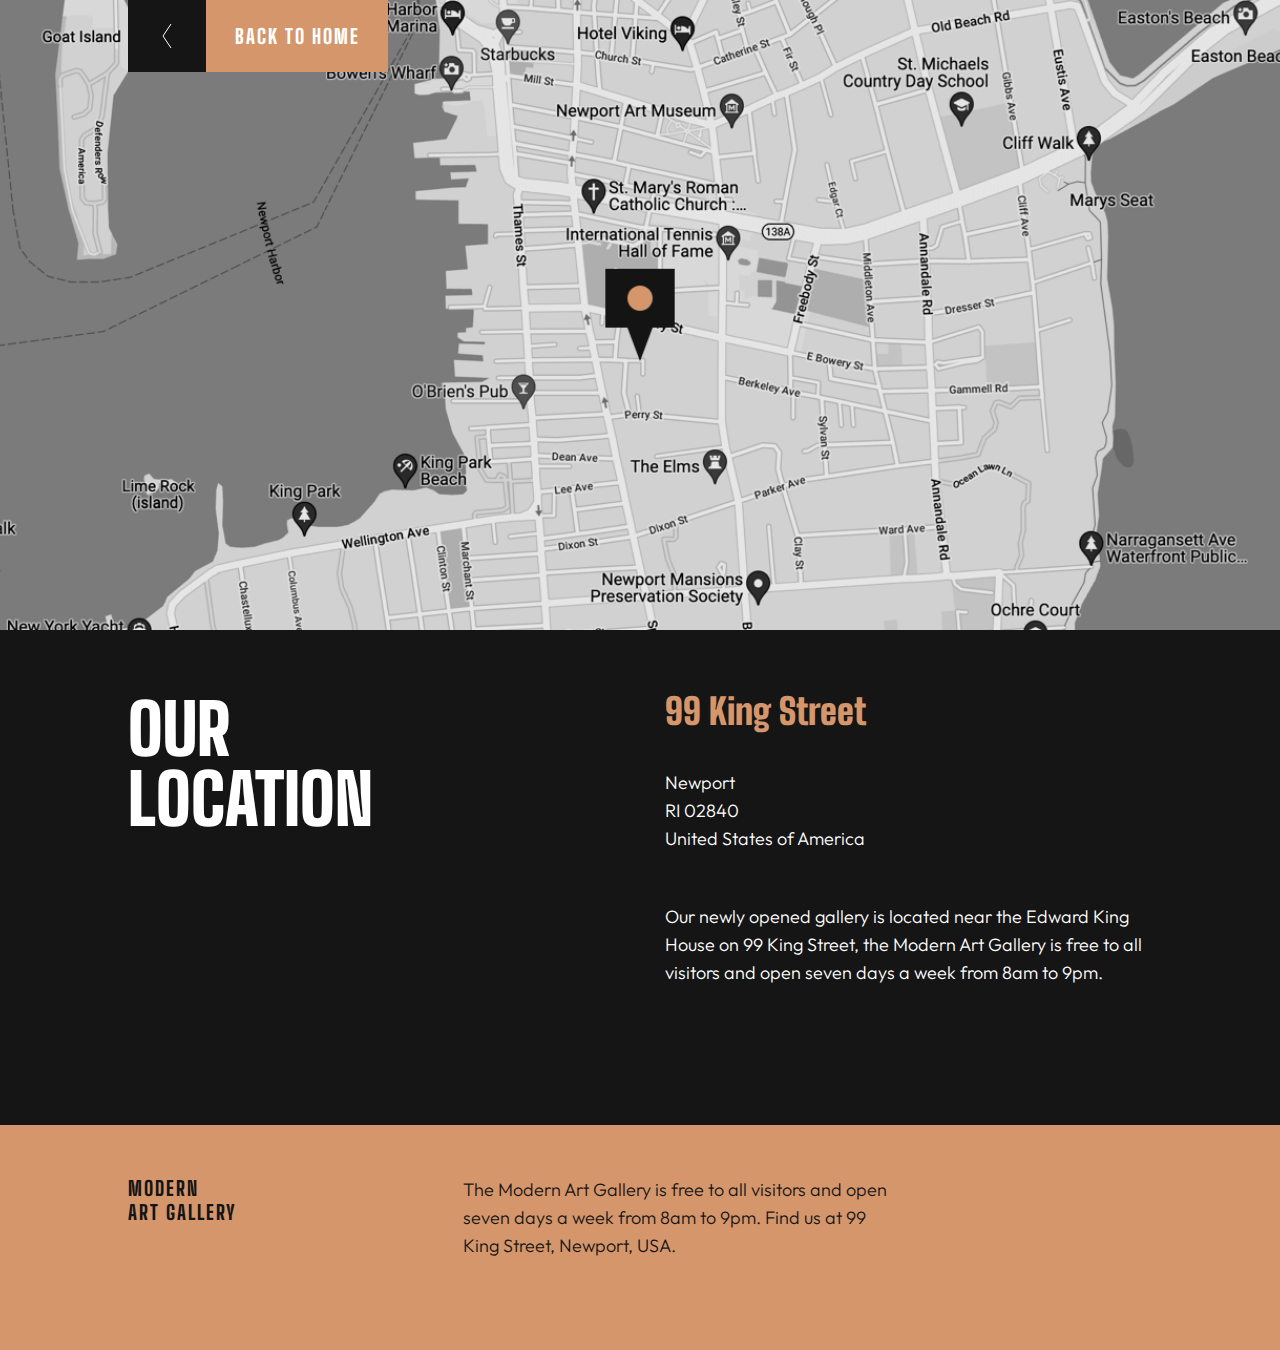
==== location.html @ 2787a7a4 "First Commit" ====
<!DOCTYPE html>
<html lang="en">
  <head>
    <meta charset="UTF-8" />
    <meta name="viewport" content="width=device-width, initial-scale=1.0" />
    <link
      rel="icon"
      type="image/png"
      sizes="32x32"
      href="./assets/favicon-32x32.png"
    />
    <link
      href="https://fonts.googleapis.com/css2?family=Outfit:wght@300&display=swap"
      rel="stylesheet"
    />
    <link
      href="https://fonts.googleapis.com/css2?family=Big+Shoulders+Display:wght@300;400;500;700;900&display=swap"
      rel="stylesheet"
    />

    <title>Frontend Mentor | Art gallery website</title>
    <link rel="stylesheet" href="style.css" />
  </head>
  <body>
    <main>
      
      <section class="map-section">
        <div class="btn-home">
          <a class="btn-back-home" href="./index.html" target="_blank">
            <img
            src="assets/icon-arrow-left.svg"
            alt="left arrow"
            class="btn-left-arrow"
          />
            <h4 class="btn-text-left">Back to Home</h4>
          </a>
        </div>
        
        <div class="map"></div>
      </section>

      <section class="localisation">
        <div class="left-title">
          <h5>
            Our <br />
            location
          </h5>
        </div>
        <div class="street-adress">
          <h6>99 King Street</h6>
          <p>
            Newport <br />
            RI 02840 <br />
            United States of America
          </p>
        </div>
        <div class="street-description">
          <p>
            Our newly opened gallery is located near the Edward King House on 99
            King Street, the Modern Art Gallery is free to all visitors and open
            seven days a week from 8am to 9pm.
          </p>

        
        </div>
      </section>
    </main>
    <footer class="footer-orange"> 
      <h4 id="alt-black">Modern  <br> Art Gallery </h4>
      <p id="alt-black">
        The Modern Art Gallery is free to all visitors and open <br> seven days a week 
        from 8am to 9pm. Find us at 99 <br> King Street, Newport, USA.
      </p>
      </div>
      <div class="social-alt">
        <i id="alt-black" class="fa-brands fa-facebook-square"></i>
        <i id="alt-black" class="fa-brands fa-instagram"></i>
        <i id="alt-black" class="fa-brands fa-twitter"></i>
      </div>
    </footer>
    <script src="./script2.js"></script>
  </body>
</html>
---- style.css ----
:root {
  --cl-orange: #d5966c;
  --cl-black: #151515;
  --cl-gray: #444;
  --cl-white: #fff;
  --ff-main: "Big Shoulders Display", cursive;
  --ff-text: "Outfit", sans-serif;
}

/* 1800px = 112.5em */

*,
*::after,
*::before {
  margin: 0;
  padding: 0;
  box-sizing: inherit;
}

html {
  font-size: 62.5%;

  @media only screen and (min-width: 112.5em) {
    font-size: 75%;
  }
}

body {
  box-sizing: border-box;
}

/* //////////////////////////////////////////////////// */
/* TYPOGRAPHY */

h1 {
  font-family: var(--ff-main);
  color: var(--cl-black);
  font-size: 9.6rem;
  font-weight: 900;
  line-height: 8.8rem;
  text-transform: uppercase;
}

h2 {
  font-family: var(--ff-main);
  font-size: 6rem;
  font-weight: 900;
  line-height: 6rem;
  text-transform: uppercase;
}

h3 {
  font-family: var(--ff-text);
  font-size: 2.2rem;
  font-weight: 300;
  line-height: 3.2rem;
}

h4 {
  font-family: var(--ff-main);
  font-size: 2rem;
  font-weight: 800;
  line-height: 2.4rem;
  letter-spacing: 0.2rem;
  text-transform: uppercase;
  color: #fff;
}

h5 {
  font-family: var(--ff-main);
  color: var(--cl-white);
  font-size: 7rem;
  font-weight: 900;
  line-height: 7rem;
  text-transform: uppercase;
}

h6 {
  font-family: var(--ff-main);
  font-size: 3.6rem;
  font-weight: 900;
  line-height: 3.6rem;
  color: var(--cl-orange);
}

p {
  font-family: var(--ff-text);
  color: var(--cl-white);
  font-size: 1.8rem;
  font-weight: 300;
  line-height: 2.8rem;
}

.social-icone {
  color: var(--cl-white);
}

/* //////////////////////////////////////////////////// */
/* UTILITIES / EFFECT */

.u-margin-bottom-m {
  margin-bottom: 6rem;
}
.u-margin-bottom-s {
  margin-bottom: 2rem;
}

.text-effect {
  color: white;
  mix-blend-mode: exclusion;
}

/* //////////////////////////////////////////////////// */
/* BUTTON */

.btn-to-localisation {
  width: 26rem;
  height: 7.2rem;
  outline: none;
  border: none;
  cursor: pointer;
  z-index: 10;
  text-decoration: none;
  background-image: linear-gradient(
    to right,
    var(--cl-black) 70%,
    var(--cl-orange) 70%
  );
  display: grid;
  grid-template-columns: 70% 30%;
  justify-items: center;
  align-items: center;
  transition: transform 0.2s;
}

.btn-text {
  grid-column: 1/2;
}

.btn-right-arrow {
  grid-column: 2/3;
}

.btn-to-localisation:hover,
.btn-to-localisation:active {
  background-image: linear-gradient(
    to right,
    var(--cl-orange) 70%,
    var(--cl-black) 70%
  );
  transform: translateY(-4px);
}

/* //////////////////////////////////////////////////// */
/* HEADER SECTION */

.header {
  height: 100vh;
}

.header__composition {
  display: grid;
  grid-template-columns: repeat(3, 1fr);
  grid-template-rows: repeat(4, 25vh);
}

.header__bg-black {
  background-color: var(--cl-black);
  grid-column: 1/2;
  grid-row: 1/-1;
}

.header__bg-image {
  background-image: url(/assets/desktop/image-hero@2x.jpg);
  background-size: cover;
  background-position: center;
  grid-column: 2/3;
  grid-row: 1/-1;
}

.header__bg-white {
  background-color: var(--cl-white);
  grid-column: 3/4;
  grid-row: 1/-1;
}

.header__titles {
  grid-column: 1 /-1;
  grid-row: 2/4;
  display: grid;
  grid-template-columns: repeat(4, 1fr);
}

.header__title-left {
  grid-column: 1 /3;
  justify-self: end;
  padding: 0 8rem 0 25%;
}

.header__title-right {
  grid-column: 3 /-1;
  padding: 0 8rem 0 25%;
}

/* //////////////////////////////////////////////////// */
/* PHOTO GALLERY */

.photo-gallery {
  display: grid;
  grid-template-columns: repeat(7, 1fr);
  grid-template-rows: repeat(3, 1fr);
  gap: 3rem;
  padding: 15%;
}

.grid-1 {
  padding-top: 4rem;
  grid-column: 1/4;
  grid-row: 1/2;

  width: 80%;
}
.grid-2 {
  grid-row: 1/2;
  grid-column: 4/-1;
}
.grid-3 {
  grid-row: 2/4;
  grid-column: 1/5;
}
.grid-4 {
  grid-row: 2/3;
  grid-column: 5/-1;
}
.grid-5 {
  grid-row: 3/4;
  grid-column: 5/-1;
  background-color: #151515;
  color: white;
  padding: 10%;
  display: flex;
  gap: 10%;

  align-items: flex-start;
  flex-direction: column;
}

.gallery__image {
  width: 100%;
  height: 100%;
  object-fit: cover;
  display: block;
}

/* //////////////////////////////////////////////////// */
/* FOOTER */

footer {
  height: 25vh;
  background-color: #151515;

  display: flex;
  justify-content: space-between;
  align-items: flex-start;
  padding: 4% 15%;
}

.social-icons {
  display: flex;
  justify-content: space-around;
  align-items: center;
  gap: 2rem;
  font-size: 1.5rem;
}

.icon {
  height: 2rem;
  width: 2rem;
  fill: var(--cl-white);
  cursor: pointer;
  transition: transform 0.2s;
}

.icon:hover {
  fill: var(--cl-orange);
  transform: translateY(-2px);
}

/* //////////////////////////////////////////////////// */
/* //////   ***   2nd Page Localisation  ***     ////// */
/* //////////////////////////////////////////////////// */

/* //////////////////////////////////////////////////// */
/* BUTTON */

.btn-back-home {
  position: absolute;
  left: 10%;

  width: 26rem;
  height: 7.2rem;
  outline: none;
  border: none;
  cursor: pointer;
  z-index: 10;
  text-decoration: none;

  background-image: linear-gradient(
    to right,
    var(--cl-black) 30%,
    var(--cl-orange) 30%
  );
  display: grid;
  grid-template-columns: 30% 70%;
  justify-items: center;
  align-items: center;
  transition: transform 0.2s;
}

.btn-text-left {
  grid-column: 2/3;
}

.btn-left-arrow {
  grid-column: 1/2;
}

.btn-back-home:hover,
.btn-back-home:active {
  background-image: linear-gradient(
    to right,
    var(--cl-orange) 30%,
    var(--cl-black) 30%
  );
  transform: translateX(-4px);
}

/* //////////////////////////////////////////////////// */
/* MAP */

.map-section {
  height: 70vh;
  position: relative;
}

.map {
  background-image: url(./assets/desktop/image-map.png);
  height: 100%;
  width: 100%;
  background-size: cover;
  background-position: center;
}

/* //////////////////////////////////////////////////// */
/* DESCRIPTION */

.localisation {
  height: 55vh;
  background: var(--cl-black);
  width: 100%;
  padding: 5% 10%;
  display: grid;
  grid-template-columns: 1fr 1fr;
  grid-template-rows: 1fr 1fr;
  gap: 5rem;
}

.street-adress {
  grid-row: 1/2;
  grid-column: 2/3;

  display: flex;
  flex-direction: column;
  justify-content: space-between;
}
.street-description {
  grid-row: 2/3;
  grid-column: 2/3;
}

/* //////////////////////////////////////////////////// */
/* FOOTER */

.footer-orange {
  height: 25vh;
  background-color: var(--cl-orange);
  display: flex;
  justify-content: space-between;
  align-items: flex-start;
  padding: 4% 10%;
}

.social-alt {
  display: flex;
  justify-content: space-around;
  align-items: center;
  gap: 2rem;
  font-size: 1.5rem;
}

#alt-black {
  color: #151515;
}
.social-alt #alt-black:hover {
  color: var(--cl-white);
  cursor: pointer;
}
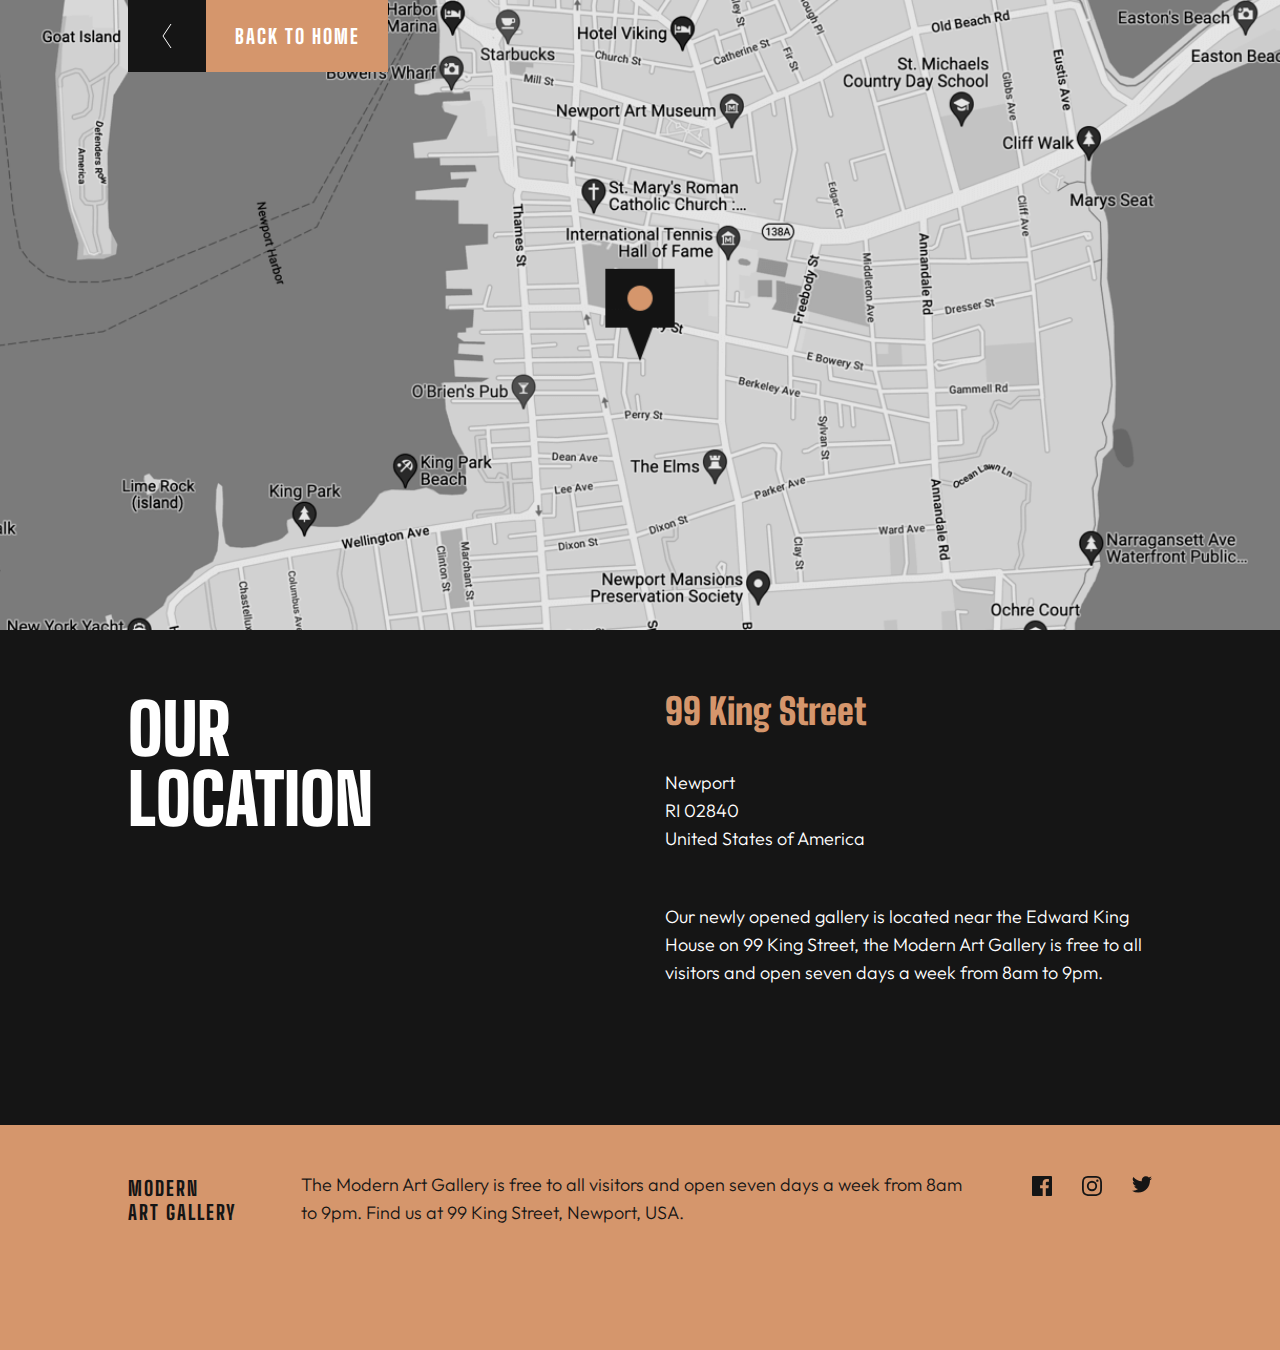
==== commit fc44c78d: "2nd Media queries" ====
--- a/location.html
+++ b/location.html
@@ -23,19 +23,18 @@
   </head>
   <body>
     <main>
-      
       <section class="map-section">
         <div class="btn-home">
           <a class="btn-back-home" href="./index.html" target="_blank">
             <img
-            src="assets/icon-arrow-left.svg"
-            alt="left arrow"
-            class="btn-left-arrow"
-          />
+              src="assets/icon-arrow-left.svg"
+              alt="left arrow"
+              class="btn-left-arrow"
+            />
             <h4 class="btn-text-left">Back to Home</h4>
           </a>
         </div>
-        
+
         <div class="map"></div>
       </section>
 
@@ -60,24 +59,29 @@
             King Street, the Modern Art Gallery is free to all visitors and open
             seven days a week from 8am to 9pm.
           </p>
-
-        
         </div>
       </section>
     </main>
-    <footer class="footer-orange"> 
-      <h4 id="alt-black">Modern  <br> Art Gallery </h4>
-      <p id="alt-black">
-        The Modern Art Gallery is free to all visitors and open <br> seven days a week 
-        from 8am to 9pm. Find us at 99 <br> King Street, Newport, USA.
+    <footer class="footer footer-orange">
+      <h4 class="title-footer text-dark">
+        Modern <br />
+        Art Gallery
+      </h4>
+      <p class="text-footer text-dark">
+        The Modern Art Gallery is free to all visitors and open seven days a
+        week from 8am to 9pm. Find us at 99 King Street, Newport, USA.
       </p>
-      </div>
-      <div class="social-alt">
-        <i id="alt-black" class="fa-brands fa-facebook-square"></i>
-        <i id="alt-black" class="fa-brands fa-instagram"></i>
-        <i id="alt-black" class="fa-brands fa-twitter"></i>
+      <div class="social-icons">
+        <svg class="icon icon-dark">
+          <use xlink:href="/assets/icon-facebook.svg#facebook"></use>
+        </svg>
+        <svg class="icon icon-dark">
+          <use xlink:href="/assets/icon-instagram.svg#instagram"></use>
+        </svg>
+        <svg class="icon icon-dark">
+          <use xlink:href="/assets/icon-twitter.svg#twitter"></use>
+        </svg>
       </div>
     </footer>
-    <script src="./script2.js"></script>
   </body>
 </html>
--- a/style.css
+++ b/style.css
@@ -7,7 +7,25 @@
   --ff-text: "Outfit", sans-serif;
 }
 
-/* 1800px = 112.5em */
+/* /// MEDIA QUERY SELECTOR
+
+1800px = 112.5em  Big Desktop
+1000px = 62,5em   Design Breakpoint
+900px = 56.25em   Landscape Tablet 
+750px = 46,875em  Design Breakpoint
+650px = 40,625em  Design Breakpoint & Tablet portrait
+560px = 35em  Mobile 
+
+ 
+@media only screen and (min-width: 112.5em) {}
+@media only screen and (max-width: 62.5em) {}
+@media only screen and (max-width: 56.25em) {} 
+@media only screen and (max-width: 46.875em) {} 
+@media only screen and (max-width: 40.625em) {} 
+@media only screen and (max-width: 34.375em) {} 
+
+
+*/
 
 *,
 *::after,
@@ -22,6 +40,14 @@
 
   @media only screen and (min-width: 112.5em) {
     font-size: 75%;
+  }
+
+  @media only screen and (max-width: 56.25em) {
+    font-size: 56.25%;
+  }
+
+  @media only screen and (max-width: 40.625em) {
+    font-size: 50%;
   }
 }
 
@@ -39,6 +65,9 @@
   font-weight: 900;
   line-height: 8.8rem;
   text-transform: uppercase;
+  @media only screen and (max-width: 56.25em) {
+    font-size: 9rem;
+  }
 }
 
 h2 {
@@ -47,6 +76,11 @@
   font-weight: 900;
   line-height: 6rem;
   text-transform: uppercase;
+
+  @media only screen and (max-width: 40.625em) {
+    font-size: 8rem;
+    line-height: 9rem;
+  }
 }
 
 h3 {
@@ -108,6 +142,10 @@
 .text-effect {
   color: white;
   mix-blend-mode: exclusion;
+  @media only screen and (max-width: 56.25em) {
+    color: var(--cl-black);
+    mix-blend-mode: normal;
+  }
 }
 
 /* //////////////////////////////////////////////////// */
@@ -160,22 +198,44 @@
 
 .header__composition {
   display: grid;
+  height: 100vh;
   grid-template-columns: repeat(3, 1fr);
-  grid-template-rows: repeat(4, 25vh);
+  grid-template-rows: repeat(4, 1fr);
+
+  @media only screen and (max-width: 46.875em) {
+    height: 90vh;
+    grid-template-rows: 1fr;
+    grid-template-columns: repeat(2, 1fr);
+  }
+
+  @media only screen and (max-width: 56.25em) {
+    height: 90vh;
+    grid-template-rows: 1fr;
+    grid-template-columns: repeat(2, 1fr);
+  }
 }
 
 .header__bg-black {
   background-color: var(--cl-black);
   grid-column: 1/2;
   grid-row: 1/-1;
+
+  @media only screen and (max-width: 56.25em) {
+    display: none;
+  }
 }
 
 .header__bg-image {
-  background-image: url(/assets/desktop/image-hero@2x.jpg);
+  background-image: url(/assets/desktop/image-hero.jpg);
   background-size: cover;
   background-position: center;
   grid-column: 2/3;
   grid-row: 1/-1;
+
+  @media only screen and (max-width: 56.25em) {
+    grid-column: 1/2;
+    width: 120%;
+  }
 }
 
 .header__bg-white {
@@ -189,17 +249,45 @@
   grid-row: 2/4;
   display: grid;
   grid-template-columns: repeat(4, 1fr);
+
+  @media only screen and (max-width: 56.25em) {
+    grid-column: 2 /3;
+    grid-row: 1/2;
+
+    grid-template-columns: repeat(1, 1fr);
+    grid-template-rows: 20% min-content 5vh 1fr 20%;
+  }
+
+  @media only screen and (max-width: 46.875em) {
+    padding-left: 4vw;
+    grid-template-rows: 10% min-content 5vh 1fr 10%;
+  }
 }
 
 .header__title-left {
   grid-column: 1 /3;
   justify-self: end;
   padding: 0 8rem 0 25%;
+
+  @media only screen and (max-width: 56.25em) {
+    grid-column: 1/2;
+    grid-row: 2/3;
+    padding: 0;
+    justify-self: start;
+    padding-right: 3rem;
+  }
 }
 
 .header__title-right {
   grid-column: 3 /-1;
   padding: 0 8rem 0 25%;
+
+  @media only screen and (max-width: 56.25em) {
+    grid-column: 1/2;
+    grid-row: 4/5;
+    padding: 0;
+    padding-right: 8rem;
+  }
 }
 
 /* //////////////////////////////////////////////////// */
@@ -210,27 +298,64 @@
   grid-template-columns: repeat(7, 1fr);
   grid-template-rows: repeat(3, 1fr);
   gap: 3rem;
-  padding: 15%;
+  padding: 10%;
+
+  @media only screen and (max-width: 40.625em) {
+    grid-template-columns: 1fr;
+    grid-template-rows: repeat(15, 1fr);
+  }
+
+  @media only screen and (max-width: 56.25em) {
+    padding: 5%;
+  }
 }
 
 .grid-1 {
   padding-top: 4rem;
   grid-column: 1/4;
   grid-row: 1/2;
-
   width: 80%;
+
+  @media only screen and (max-width: 56.25em) {
+    width: 100%;
+    padding-top: 0rem;
+  }
+
+  @media only screen and (max-width: 40.625em) {
+    grid-column: 1/2;
+    grid-row: 4/6;
+    width: 100%;
+    display: grid;
+    grid-template-rows: repeat(2, 1fr);
+  }
 }
 .grid-2 {
   grid-row: 1/2;
   grid-column: 4/-1;
-}
+
+  @media only screen and (max-width: 40.625em) {
+    grid-column: 1/2;
+    grid-row: 1/4;
+  }
+}
+
 .grid-3 {
   grid-row: 2/4;
   grid-column: 1/5;
+
+  @media only screen and (max-width: 40.625em) {
+    grid-column: 1/2;
+    grid-row: 6/11;
+  }
 }
 .grid-4 {
   grid-row: 2/3;
   grid-column: 5/-1;
+
+  @media only screen and (max-width: 40.625em) {
+    grid-column: 1/2;
+    grid-row: 11/13;
+  }
 }
 .grid-5 {
   grid-row: 3/4;
@@ -239,10 +364,19 @@
   color: white;
   padding: 10%;
   display: flex;
+  flex-direction: column;
   gap: 10%;
 
-  align-items: flex-start;
-  flex-direction: column;
+  @media only screen and (max-width: 46.875em) {
+    gap: 5%;
+  }
+
+  @media only screen and (max-width: 40.625em) {
+    grid-column: 1/2;
+    grid-row: 13/16;
+    display: grid;
+    grid-template-rows: repeat(2, 1fr);
+  }
 }
 
 .gallery__image {
@@ -252,33 +386,64 @@
   display: block;
 }
 
+.grid-text {
+  @media only screen and (max-width: 40.625em) {
+    font-size: 3rem;
+    line-height: 4.5rem;
+  }
+}
+
 /* //////////////////////////////////////////////////// */
 /* FOOTER */
 
 footer {
   height: 25vh;
   background-color: #151515;
+  padding: 4% 10vw;
 
   display: flex;
+  align-items: flex-start;
   justify-content: space-between;
-  align-items: flex-start;
-  padding: 4% 15%;
+
+  @media only screen and (max-width: 62.5em) {
+    padding: 4% 5%;
+    height: 18vh;
+  }
+}
+
+.title-footer {
+  flex-shrink: 0;
+}
+
+.text-footer {
+  transform: translateY(-0.5rem);
+  padding: 0 5vw;
 }
 
 .social-icons {
+  justify-self: end;
+
   display: flex;
-  justify-content: space-around;
-  align-items: center;
-  gap: 2rem;
-  font-size: 1.5rem;
+
+  font-size: 2rem;
+  width: 12rem;
+  gap: 3rem;
+  @media only screen and (max-width: 56.25em) {
+    width: 14rem;
+    gap: 2rem;
+  }
 }
 
 .icon {
-  height: 2rem;
-  width: 2rem;
   fill: var(--cl-white);
   cursor: pointer;
   transition: transform 0.2s;
+  height: 2rem;
+  width: 2rem;
+  @media only screen and (max-width: 56.25em) {
+    width: 3rem;
+    height: 3rem;
+  }
 }
 
 .icon:hover {
@@ -363,6 +528,10 @@
   grid-template-columns: 1fr 1fr;
   grid-template-rows: 1fr 1fr;
   gap: 5rem;
+
+  @media only screen and (max-width: 56.25em) {
+    padding: 10%;
+  }
 }
 
 .street-adress {
@@ -372,36 +541,35 @@
   display: flex;
   flex-direction: column;
   justify-content: space-between;
+
+  @media only screen and (max-width: 56.25em) {
+    justify-content: flex-start;
+    gap: 3rem;
+  }
 }
 .street-description {
   grid-row: 2/3;
   grid-column: 2/3;
+  @media only screen and (max-width: 56.25em) {
+    grid-column: 1/3;
+  }
 }
 
 /* //////////////////////////////////////////////////// */
 /* FOOTER */
 
 .footer-orange {
-  height: 25vh;
   background-color: var(--cl-orange);
-  display: flex;
-  justify-content: space-between;
-  align-items: flex-start;
-  padding: 4% 10%;
-}
-
-.social-alt {
-  display: flex;
-  justify-content: space-around;
-  align-items: center;
-  gap: 2rem;
-  font-size: 1.5rem;
-}
-
-#alt-black {
-  color: #151515;
-}
-.social-alt #alt-black:hover {
-  color: var(--cl-white);
-  cursor: pointer;
-}
+}
+
+.text-dark {
+  color: var(--cl-black);
+}
+
+.icon-dark {
+  fill: var(--cl-black);
+}
+
+.icon-dark:hover {
+  fill: var(--cl-white);
+}
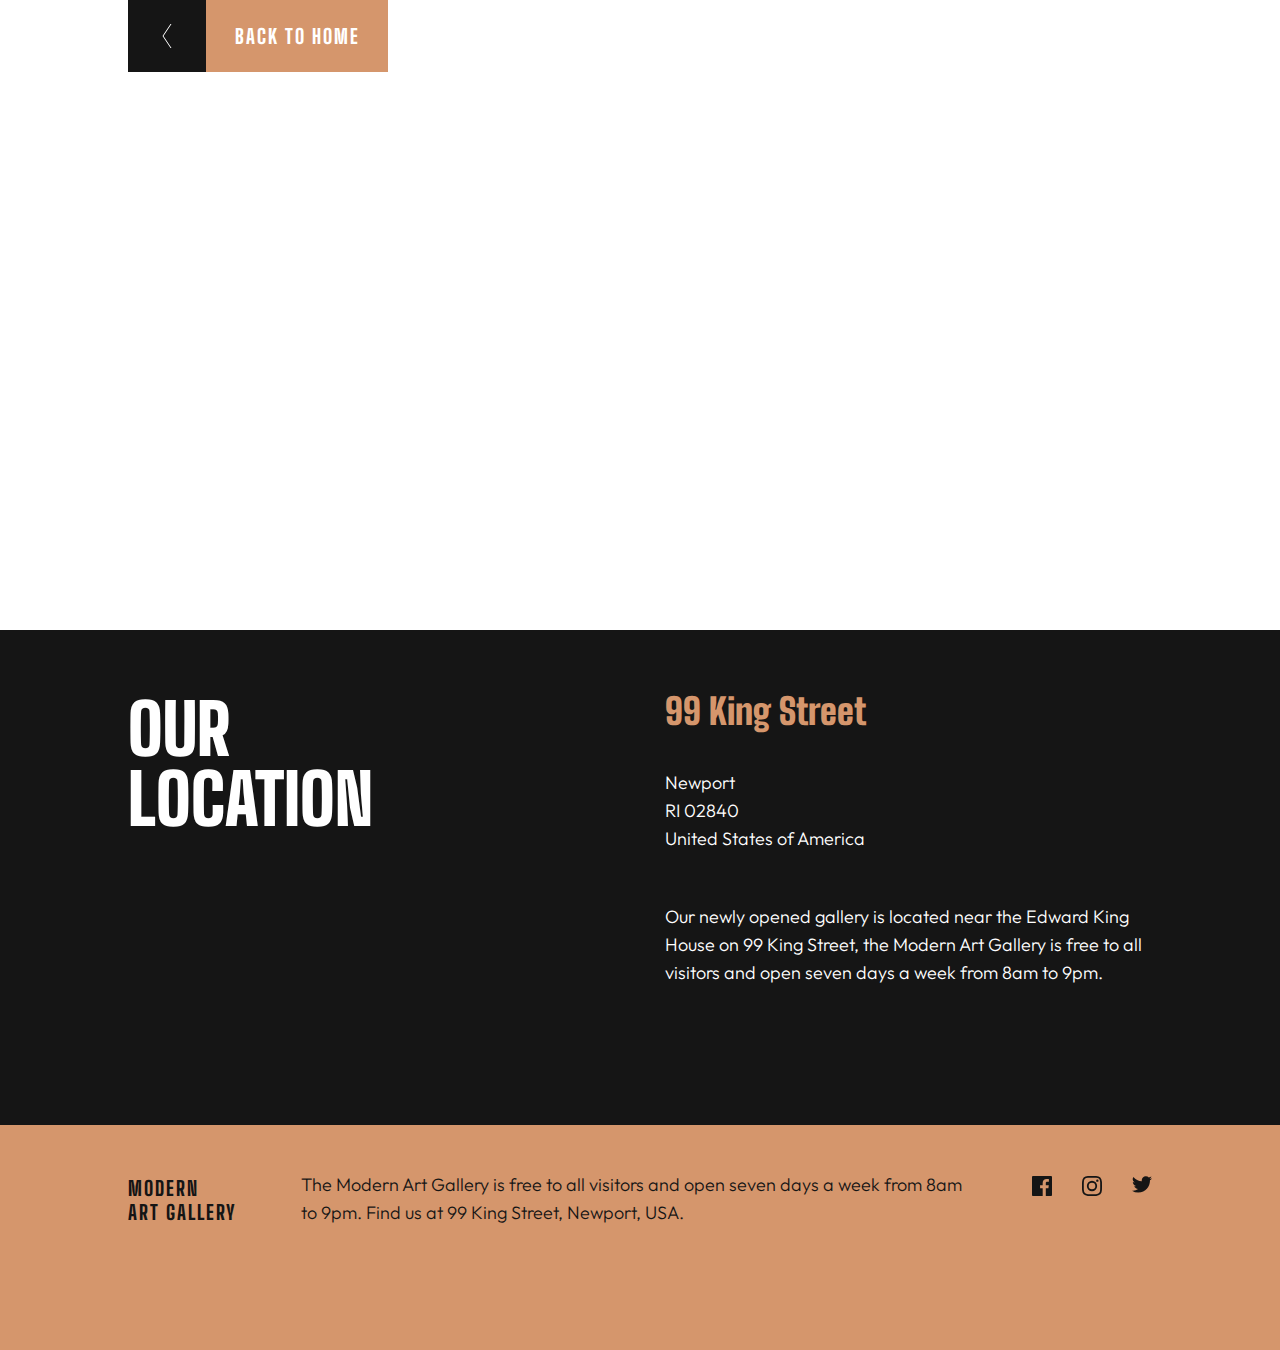
==== commit 3961937d: "html fix" ====
--- a/location.html
+++ b/location.html
@@ -3,12 +3,7 @@
   <head>
     <meta charset="UTF-8" />
     <meta name="viewport" content="width=device-width, initial-scale=1.0" />
-    <link
-      rel="icon"
-      type="image/png"
-      sizes="32x32"
-      href="./assets/favicon-32x32.png"
-    />
+
     <link
       href="https://fonts.googleapis.com/css2?family=Outfit:wght@300&display=swap"
       rel="stylesheet"
@@ -19,7 +14,7 @@
     />
 
     <title>Frontend Mentor | Art gallery website</title>
-    <link rel="stylesheet" href="style.css" />
+    <link rel="stylesheet" href="css/style.css" />
   </head>
   <body>
     <main>
@@ -73,13 +68,13 @@
       </p>
       <div class="social-icons">
         <svg class="icon icon-dark">
-          <use xlink:href="/assets/icon-facebook.svg#facebook"></use>
+          <use xlink:href="assets/icon-facebook.svg#facebook"></use>
         </svg>
         <svg class="icon icon-dark">
-          <use xlink:href="/assets/icon-instagram.svg#instagram"></use>
+          <use xlink:href="assets/icon-instagram.svg#instagram"></use>
         </svg>
         <svg class="icon icon-dark">
-          <use xlink:href="/assets/icon-twitter.svg#twitter"></use>
+          <use xlink:href="assets/icon-twitter.svg#twitter"></use>
         </svg>
       </div>
     </footer>
--- a/css/style.css
+++ b/css/style.css
@@ -0,0 +1,634 @@
+:root {
+  --cl-orange: #d5966c;
+  --cl-black: #151515;
+  --cl-gray: #444;
+  --cl-white: #fff;
+  --ff-main: "Big Shoulders Display", cursive;
+  --ff-text: "Outfit", sans-serif;
+}
+
+/* /// MEDIA QUERY SELECTOR
+
+1800px = 112.5em  Big Desktop
+1000px = 62,5em   Design Breakpoint
+900px = 56.25em   Landscape Tablet 
+750px = 46,875em  Design Breakpoint
+650px = 40,625em  Design Breakpoint & Tablet portrait
+560px = 35em  Mobile 
+
+ 
+@media only screen and (min-width: 112.5em) {}
+@media only screen and (max-width: 62.5em) {}
+@media only screen and (max-width: 56.25em) {} 
+@media only screen and (max-width: 46.875em) {} 
+@media only screen and (max-width: 40.625em) {} 
+@media only screen and (max-width: 34.375em) {} 
+
+
+*/
+
+*,
+*::after,
+*::before {
+  margin: 0;
+  padding: 0;
+  box-sizing: inherit;
+}
+
+html {
+  font-size: 62.5%;
+
+  @media only screen and (min-width: 112.5em) {
+    font-size: 75%;
+  }
+
+  @media only screen and (max-width: 56.25em) {
+    font-size: 56.25%;
+  }
+
+  @media only screen and (max-width: 40.625em) {
+    font-size: 50%;
+  }
+}
+
+body {
+  box-sizing: border-box;
+  min-width: 325px;
+}
+
+/* //////////////////////////////////////////////////// */
+/* TYPOGRAPHY */
+
+h1 {
+  font-family: var(--ff-main);
+  color: var(--cl-black);
+  font-size: 9.6rem;
+  font-weight: 900;
+  line-height: 8.8rem;
+  text-transform: uppercase;
+  @media only screen and (max-width: 56.25em) {
+    font-size: 9rem;
+  }
+}
+
+h2 {
+  font-family: var(--ff-main);
+  font-size: 6rem;
+  font-weight: 900;
+  line-height: 6rem;
+  text-transform: uppercase;
+
+  @media only screen and (max-width: 40.625em) {
+    font-size: 8rem;
+    line-height: 9rem;
+  }
+}
+
+h3 {
+  font-family: var(--ff-text);
+  font-size: 2.2rem;
+  font-weight: 300;
+  line-height: 3.2rem;
+}
+
+h4 {
+  font-family: var(--ff-main);
+  font-size: 2rem;
+  font-weight: 800;
+  line-height: 2.4rem;
+  letter-spacing: 0.2rem;
+  text-transform: uppercase;
+  color: #fff;
+}
+
+h5 {
+  font-family: var(--ff-main);
+  color: var(--cl-white);
+  font-size: 7rem;
+  font-weight: 900;
+  line-height: 7rem;
+  text-transform: uppercase;
+}
+
+h6 {
+  font-family: var(--ff-main);
+  font-size: 3.6rem;
+  font-weight: 900;
+  line-height: 3.6rem;
+  color: var(--cl-orange);
+}
+
+p {
+  font-family: var(--ff-text);
+  color: var(--cl-white);
+  font-size: 1.8rem;
+  font-weight: 300;
+  line-height: 2.8rem;
+}
+
+.social-icone {
+  color: var(--cl-white);
+}
+
+/* //////////////////////////////////////////////////// */
+/* UTILITIES / EFFECT */
+
+.u-margin-bottom-m {
+  margin-bottom: 6rem;
+}
+.u-margin-bottom-s {
+  margin-bottom: 2rem;
+}
+
+.text-effect {
+  color: white;
+  mix-blend-mode: exclusion;
+  @media only screen and (max-width: 56.25em) {
+    color: var(--cl-black);
+    mix-blend-mode: normal;
+  }
+}
+
+/* //////////////////////////////////////////////////// */
+/* BUTTON */
+
+.btn-to-localisation {
+  width: 26rem;
+  height: 7.2rem;
+  outline: none;
+  border: none;
+  cursor: pointer;
+  z-index: 10;
+  text-decoration: none;
+  background-image: linear-gradient(
+    to right,
+    var(--cl-black) 70%,
+    var(--cl-orange) 70%
+  );
+  display: grid;
+  grid-template-columns: 70% 30%;
+  justify-items: center;
+  align-items: center;
+  transition: transform 0.2s;
+
+  @media only screen and (max-width: 34.375em) {
+    width: 70%;
+    min-width: 20rem;
+    height: 9rem;
+  }
+}
+
+.btn-text {
+  grid-column: 1/2;
+}
+
+.btn-right-arrow {
+  grid-column: 2/3;
+}
+
+.btn-to-localisation:hover,
+.btn-to-localisation:active {
+  background-image: linear-gradient(
+    to right,
+    var(--cl-orange) 70%,
+    var(--cl-black) 70%
+  );
+  transform: translateY(-4px);
+}
+
+/* //////////////////////////////////////////////////// */
+/* HEADER SECTION */
+
+.header {
+  height: 100vh;
+}
+
+.header__composition {
+  display: grid;
+  height: 100vh;
+  grid-template-columns: repeat(3, 1fr);
+  grid-template-rows: repeat(4, 1fr);
+
+  @media only screen and (max-width: 46.875em) {
+    height: 90vh;
+    grid-template-rows: 1fr;
+    grid-template-columns: repeat(2, 1fr);
+  }
+
+  @media only screen and (max-width: 56.25em) {
+    grid-template-rows: 1fr;
+    grid-template-columns: repeat(2, 1fr);
+  }
+
+  @media only screen and (max-width: 34.375em) {
+    grid-template-columns: 1fr;
+  }
+}
+
+.header__bg-black {
+  background-color: var(--cl-black);
+  grid-column: 1/2;
+  grid-row: 1/-1;
+
+  @media only screen and (max-width: 56.25em) {
+    display: none;
+  }
+}
+
+.header__bg-image {
+  background-image: url(assets/desktop/image-hero.jpg);
+  background-size: cover;
+  background-position: center;
+  grid-column: 2/3;
+  grid-row: 1/-1;
+
+  @media only screen and (max-width: 56.25em) {
+    grid-column: 1/2;
+    width: 120%;
+  }
+
+  @media only screen and (max-width: 34.375em) {
+    grid-column: 1 /2;
+    grid-row: 1/2;
+    width: 100%;
+  }
+}
+
+.header__bg-white {
+  background-color: var(--cl-white);
+  grid-column: 3/4;
+  grid-row: 1/-1;
+
+  @media only screen and (max-width: 34.375em) {
+    grid-column: 1 /2;
+    grid-row: 2/-1;
+  }
+}
+
+.header__titles {
+  grid-column: 1 /-1;
+  grid-row: 2/4;
+  display: grid;
+  grid-template-columns: repeat(4, 1fr);
+
+  @media only screen and (max-width: 56.25em) {
+    grid-column: 2 /3;
+    grid-row: 1/2;
+
+    grid-template-columns: 1fr;
+    grid-template-rows: 20% min-content 5vh 1fr 20%;
+  }
+
+  @media only screen and (max-width: 46.875em) {
+    padding-left: 4vw;
+    grid-template-rows: 10% min-content 5vh 1fr 10%;
+  }
+
+  @media only screen and (max-width: 34.375em) {
+    grid-column: 1 /2;
+    grid-row: 2/-1;
+  }
+}
+
+.header__title-left {
+  grid-column: 1 /3;
+  justify-self: end;
+  padding: 0 8rem 0 25%;
+
+  @media only screen and (max-width: 56.25em) {
+    grid-column: 1/2;
+    grid-row: 2/3;
+    padding: 0;
+    justify-self: start;
+    padding-right: 3rem;
+  }
+}
+
+.header__title-right {
+  grid-column: 3 /-1;
+  padding: 0 8rem 0 25%;
+
+  @media only screen and (max-width: 56.25em) {
+    grid-column: 1/2;
+    grid-row: 4/5;
+    padding: 0;
+    padding-right: 8rem;
+  }
+}
+
+/* //////////////////////////////////////////////////// */
+/* PHOTO GALLERY */
+
+.photo-gallery {
+  display: grid;
+  grid-template-columns: repeat(7, 1fr);
+  grid-template-rows: repeat(3, 1fr);
+  gap: 3rem;
+  padding: 10%;
+
+  @media only screen and (max-width: 40.625em) {
+    grid-template-columns: 1fr;
+    grid-template-rows: repeat(15, 1fr);
+  }
+
+  @media only screen and (max-width: 56.25em) {
+    padding: 5%;
+  }
+}
+
+.grid-1 {
+  padding-top: 4rem;
+  grid-column: 1/4;
+  grid-row: 1/2;
+  width: 80%;
+
+  @media only screen and (max-width: 56.25em) {
+    width: 100%;
+    padding-top: 0rem;
+  }
+
+  @media only screen and (max-width: 40.625em) {
+    grid-column: 1/2;
+    grid-row: 4/6;
+    width: 100%;
+    display: grid;
+    grid-template-rows: repeat(2, 1fr);
+  }
+}
+.grid-2 {
+  grid-row: 1/2;
+  grid-column: 4/-1;
+
+  @media only screen and (max-width: 40.625em) {
+    grid-column: 1/2;
+    grid-row: 1/4;
+  }
+}
+
+.grid-3 {
+  grid-row: 2/4;
+  grid-column: 1/5;
+
+  @media only screen and (max-width: 40.625em) {
+    grid-column: 1/2;
+    grid-row: 6/11;
+  }
+}
+.grid-4 {
+  grid-row: 2/3;
+  grid-column: 5/-1;
+
+  @media only screen and (max-width: 40.625em) {
+    grid-column: 1/2;
+    grid-row: 11/13;
+  }
+}
+.grid-5 {
+  grid-row: 3/4;
+  grid-column: 5/-1;
+  background-color: #151515;
+  color: white;
+  padding: 10%;
+  display: flex;
+  flex-direction: column;
+  gap: 10%;
+
+  @media only screen and (max-width: 46.875em) {
+    gap: 5%;
+  }
+
+  @media only screen and (max-width: 40.625em) {
+    grid-column: 1/2;
+    grid-row: 13/16;
+    display: grid;
+    grid-template-rows: repeat(2, 1fr);
+  }
+}
+
+.gallery__image {
+  width: 100%;
+  height: 100%;
+  object-fit: cover;
+  display: block;
+}
+
+.grid-text {
+  @media only screen and (max-width: 40.625em) {
+    font-size: 3rem;
+    line-height: 4.5rem;
+  }
+}
+
+/* //////////////////////////////////////////////////// */
+/* FOOTER */
+
+footer {
+  height: 25vh;
+  background-color: #151515;
+  padding: 4% 10vw;
+
+  display: flex;
+  align-items: flex-start;
+  justify-content: space-between;
+
+  @media only screen and (max-width: 62.5em) {
+    padding: 4% 5%;
+    height: 18vh;
+  }
+
+  @media only screen and (max-width: 34.375em) {
+    flex-direction: column;
+    padding: 10%;
+    height: 35vh;
+  }
+}
+
+.title-footer {
+  flex-shrink: 0;
+}
+
+.text-footer {
+  transform: translateY(-0.5rem);
+  padding: 0 5vw;
+
+  @media only screen and (max-width: 34.375em) {
+    transform: translateY(0);
+    padding: 5vw 0;
+  }
+}
+
+.social-icons {
+  justify-self: end;
+  display: flex;
+
+  font-size: 2rem;
+  width: 12rem;
+  gap: 3rem;
+  @media only screen and (max-width: 56.25em) {
+    width: 14rem;
+    gap: 2rem;
+  }
+}
+
+.icon {
+  fill: var(--cl-white);
+  cursor: pointer;
+  transition: transform 0.2s;
+  height: 2rem;
+  width: 2rem;
+  @media only screen and (max-width: 56.25em) {
+    width: 3rem;
+    height: 3rem;
+  }
+}
+
+.icon:hover {
+  fill: var(--cl-orange);
+  transform: translateY(-2px);
+}
+
+/* //////////////////////////////////////////////////// */
+/* //////   ***   2nd Page Localisation  ***     ////// */
+/* //////////////////////////////////////////////////// */
+
+/* //////////////////////////////////////////////////// */
+/* BUTTON */
+
+.btn-back-home {
+  position: absolute;
+  left: 10%;
+
+  width: 26rem;
+  height: 7.2rem;
+  outline: none;
+  border: none;
+  cursor: pointer;
+  z-index: 10;
+  text-decoration: none;
+
+  background-image: linear-gradient(
+    to right,
+    var(--cl-black) 30%,
+    var(--cl-orange) 30%
+  );
+  display: grid;
+  grid-template-columns: 30% 70%;
+  justify-items: center;
+  align-items: center;
+  transition: transform 0.2s;
+}
+
+.btn-text-left {
+  grid-column: 2/3;
+}
+
+.btn-left-arrow {
+  grid-column: 1/2;
+}
+
+.btn-back-home:hover,
+.btn-back-home:active {
+  background-image: linear-gradient(
+    to right,
+    var(--cl-orange) 30%,
+    var(--cl-black) 30%
+  );
+  transform: translateX(-4px);
+}
+
+/* //////////////////////////////////////////////////// */
+/* MAP */
+
+.map-section {
+  height: 70vh;
+  position: relative;
+}
+
+.map {
+  background-image: url(assets/desktop/image-map.png);
+  height: 100%;
+  width: 100%;
+  background-size: cover;
+  background-position: center;
+}
+
+/* //////////////////////////////////////////////////// */
+/* DESCRIPTION */
+
+.localisation {
+  height: 55vh;
+  background: var(--cl-black);
+  width: 100%;
+  padding: 5% 10%;
+  display: grid;
+  grid-template-columns: 1fr 1fr;
+  grid-template-rows: 1fr 1fr;
+  gap: 5rem;
+
+  @media only screen and (max-width: 56.25em) {
+    padding: 10%;
+  }
+
+  @media only screen and (max-width: 34.375em) {
+    padding: 7% 10%;
+    height: 70vh;
+    grid-template-columns: 1fr;
+    grid-template-rows: repeat(3, 1fr);
+  }
+}
+
+.left-title {
+  @media only screen and (max-width: 34.375em) {
+    grid-row: 1/2;
+    grid-column: 1/2;
+  }
+}
+
+.street-adress {
+  grid-row: 1/2;
+  grid-column: 2/3;
+
+  display: flex;
+  flex-direction: column;
+  justify-content: space-between;
+
+  @media only screen and (max-width: 56.25em) {
+    justify-content: flex-start;
+    gap: 3rem;
+  }
+
+  @media only screen and (max-width: 34.375em) {
+    grid-row: 2/3;
+    grid-column: 1/2;
+  }
+}
+.street-description {
+  grid-row: 2/3;
+  grid-column: 2/3;
+  @media only screen and (max-width: 56.25em) {
+    grid-column: 1/3;
+  }
+  @media only screen and (max-width: 34.375em) {
+    grid-row: 3/4;
+    grid-column: 1/2;
+  }
+}
+
+/* //////////////////////////////////////////////////// */
+/* FOOTER */
+
+.footer-orange {
+  background-color: var(--cl-orange);
+}
+
+.text-dark {
+  color: var(--cl-black);
+}
+
+.icon-dark {
+  fill: var(--cl-black);
+}
+
+.icon-dark:hover {
+  fill: var(--cl-white);
+}
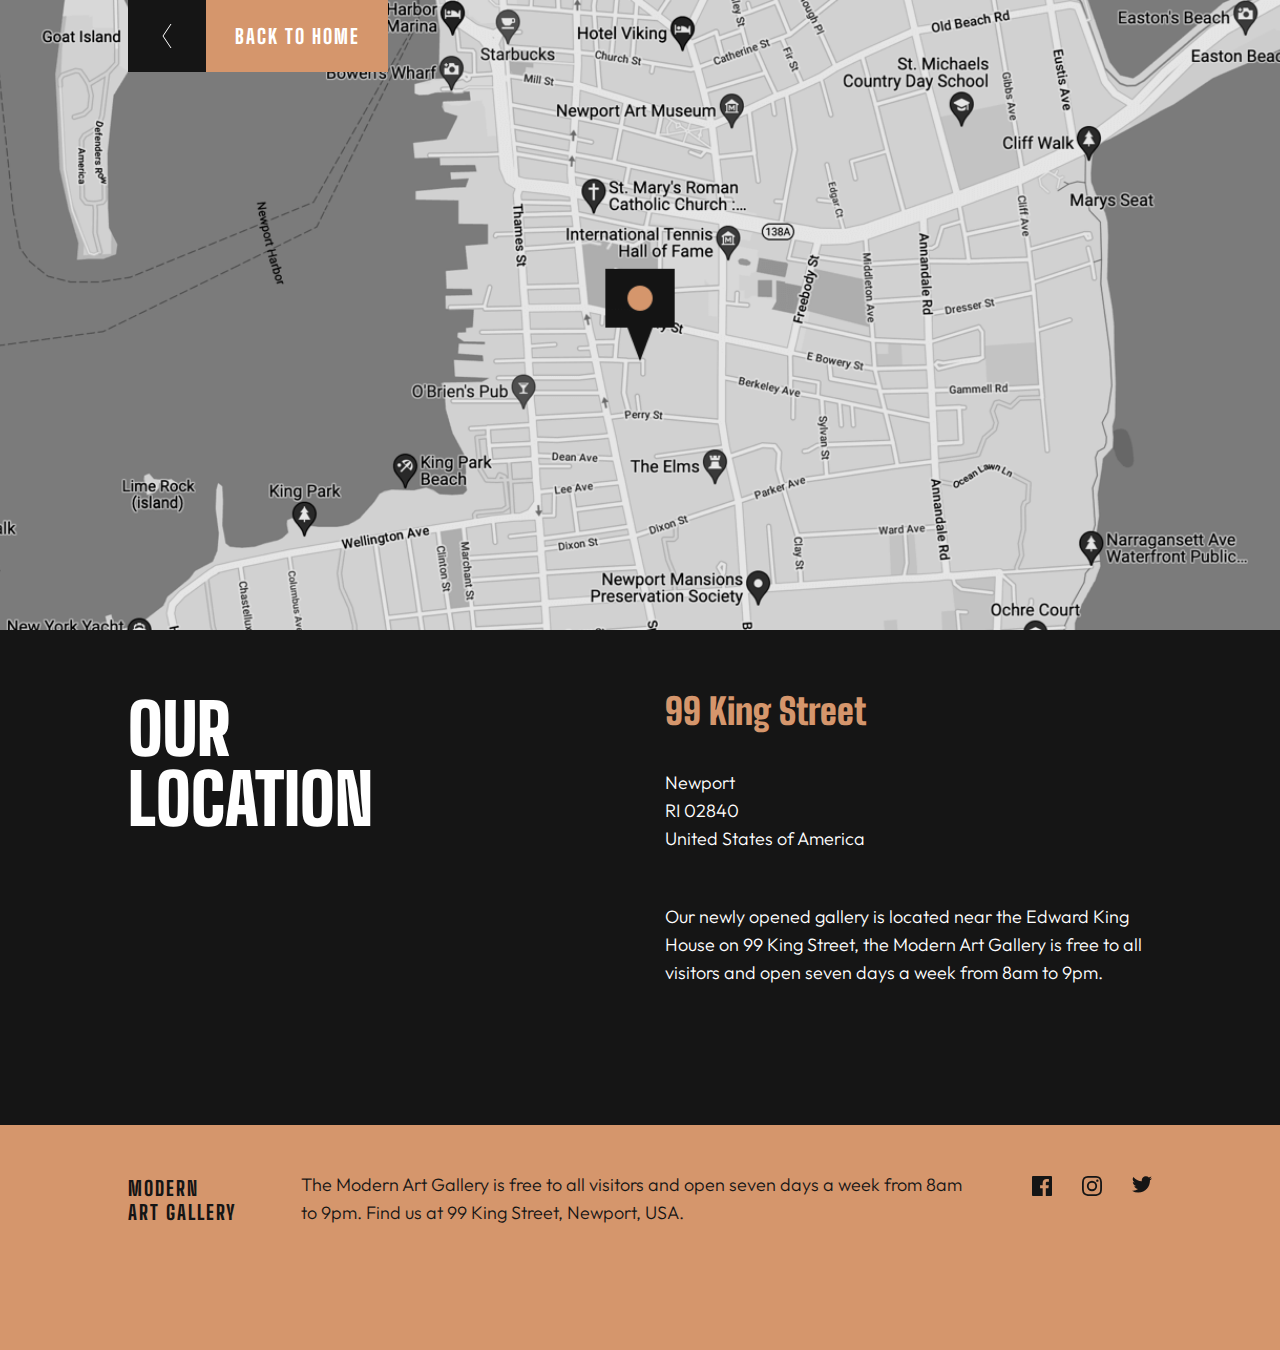
==== commit 020470a0: "git compatibility" ====
--- a/location.html
+++ b/location.html
@@ -14,7 +14,7 @@
     />
 
     <title>Frontend Mentor | Art gallery website</title>
-    <link rel="stylesheet" href="css/style.css" />
+    <link rel="stylesheet" href="style.css" />
   </head>
   <body>
     <main>
--- a/style.css
+++ b/style.css
@@ -0,0 +1,634 @@
+:root {
+  --cl-orange: #d5966c;
+  --cl-black: #151515;
+  --cl-gray: #444;
+  --cl-white: #fff;
+  --ff-main: "Big Shoulders Display", cursive;
+  --ff-text: "Outfit", sans-serif;
+}
+
+/* /// MEDIA QUERY SELECTOR
+
+1800px = 112.5em  Big Desktop
+1000px = 62,5em   Design Breakpoint
+900px = 56.25em   Landscape Tablet 
+750px = 46,875em  Design Breakpoint
+650px = 40,625em  Design Breakpoint & Tablet portrait
+560px = 35em  Mobile 
+
+ 
+@media only screen and (min-width: 112.5em) {}
+@media only screen and (max-width: 62.5em) {}
+@media only screen and (max-width: 56.25em) {} 
+@media only screen and (max-width: 46.875em) {} 
+@media only screen and (max-width: 40.625em) {} 
+@media only screen and (max-width: 34.375em) {} 
+
+
+*/
+
+*,
+*::after,
+*::before {
+  margin: 0;
+  padding: 0;
+  box-sizing: inherit;
+}
+
+html {
+  font-size: 62.5%;
+
+  @media only screen and (min-width: 112.5em) {
+    font-size: 75%;
+  }
+
+  @media only screen and (max-width: 56.25em) {
+    font-size: 56.25%;
+  }
+
+  @media only screen and (max-width: 40.625em) {
+    font-size: 50%;
+  }
+}
+
+body {
+  box-sizing: border-box;
+  min-width: 325px;
+}
+
+/* //////////////////////////////////////////////////// */
+/* TYPOGRAPHY */
+
+h1 {
+  font-family: var(--ff-main);
+  color: var(--cl-black);
+  font-size: 9.6rem;
+  font-weight: 900;
+  line-height: 8.8rem;
+  text-transform: uppercase;
+  @media only screen and (max-width: 56.25em) {
+    font-size: 9rem;
+  }
+}
+
+h2 {
+  font-family: var(--ff-main);
+  font-size: 6rem;
+  font-weight: 900;
+  line-height: 6rem;
+  text-transform: uppercase;
+
+  @media only screen and (max-width: 40.625em) {
+    font-size: 8rem;
+    line-height: 9rem;
+  }
+}
+
+h3 {
+  font-family: var(--ff-text);
+  font-size: 2.2rem;
+  font-weight: 300;
+  line-height: 3.2rem;
+}
+
+h4 {
+  font-family: var(--ff-main);
+  font-size: 2rem;
+  font-weight: 800;
+  line-height: 2.4rem;
+  letter-spacing: 0.2rem;
+  text-transform: uppercase;
+  color: #fff;
+}
+
+h5 {
+  font-family: var(--ff-main);
+  color: var(--cl-white);
+  font-size: 7rem;
+  font-weight: 900;
+  line-height: 7rem;
+  text-transform: uppercase;
+}
+
+h6 {
+  font-family: var(--ff-main);
+  font-size: 3.6rem;
+  font-weight: 900;
+  line-height: 3.6rem;
+  color: var(--cl-orange);
+}
+
+p {
+  font-family: var(--ff-text);
+  color: var(--cl-white);
+  font-size: 1.8rem;
+  font-weight: 300;
+  line-height: 2.8rem;
+}
+
+.social-icone {
+  color: var(--cl-white);
+}
+
+/* //////////////////////////////////////////////////// */
+/* UTILITIES / EFFECT */
+
+.u-margin-bottom-m {
+  margin-bottom: 6rem;
+}
+.u-margin-bottom-s {
+  margin-bottom: 2rem;
+}
+
+.text-effect {
+  color: white;
+  mix-blend-mode: exclusion;
+  @media only screen and (max-width: 56.25em) {
+    color: var(--cl-black);
+    mix-blend-mode: normal;
+  }
+}
+
+/* //////////////////////////////////////////////////// */
+/* BUTTON */
+
+.btn-to-localisation {
+  width: 26rem;
+  height: 7.2rem;
+  outline: none;
+  border: none;
+  cursor: pointer;
+  z-index: 10;
+  text-decoration: none;
+  background-image: linear-gradient(
+    to right,
+    var(--cl-black) 70%,
+    var(--cl-orange) 70%
+  );
+  display: grid;
+  grid-template-columns: 70% 30%;
+  justify-items: center;
+  align-items: center;
+  transition: transform 0.2s;
+
+  @media only screen and (max-width: 34.375em) {
+    width: 70%;
+    min-width: 20rem;
+    height: 9rem;
+  }
+}
+
+.btn-text {
+  grid-column: 1/2;
+}
+
+.btn-right-arrow {
+  grid-column: 2/3;
+}
+
+.btn-to-localisation:hover,
+.btn-to-localisation:active {
+  background-image: linear-gradient(
+    to right,
+    var(--cl-orange) 70%,
+    var(--cl-black) 70%
+  );
+  transform: translateY(-4px);
+}
+
+/* //////////////////////////////////////////////////// */
+/* HEADER SECTION */
+
+.header {
+  height: 100vh;
+}
+
+.header__composition {
+  display: grid;
+  height: 100vh;
+  grid-template-columns: repeat(3, 1fr);
+  grid-template-rows: repeat(4, 1fr);
+
+  @media only screen and (max-width: 46.875em) {
+    height: 90vh;
+    grid-template-rows: 1fr;
+    grid-template-columns: repeat(2, 1fr);
+  }
+
+  @media only screen and (max-width: 56.25em) {
+    grid-template-rows: 1fr;
+    grid-template-columns: repeat(2, 1fr);
+  }
+
+  @media only screen and (max-width: 34.375em) {
+    grid-template-columns: 1fr;
+  }
+}
+
+.header__bg-black {
+  background-color: var(--cl-black);
+  grid-column: 1/2;
+  grid-row: 1/-1;
+
+  @media only screen and (max-width: 56.25em) {
+    display: none;
+  }
+}
+
+.header__bg-image {
+  background-image: url(assets/desktop/image-hero.jpg);
+  background-size: cover;
+  background-position: center;
+  grid-column: 2/3;
+  grid-row: 1/-1;
+
+  @media only screen and (max-width: 56.25em) {
+    grid-column: 1/2;
+    width: 120%;
+  }
+
+  @media only screen and (max-width: 34.375em) {
+    grid-column: 1 /2;
+    grid-row: 1/2;
+    width: 100%;
+  }
+}
+
+.header__bg-white {
+  background-color: var(--cl-white);
+  grid-column: 3/4;
+  grid-row: 1/-1;
+
+  @media only screen and (max-width: 34.375em) {
+    grid-column: 1 /2;
+    grid-row: 2/-1;
+  }
+}
+
+.header__titles {
+  grid-column: 1 /-1;
+  grid-row: 2/4;
+  display: grid;
+  grid-template-columns: repeat(4, 1fr);
+
+  @media only screen and (max-width: 56.25em) {
+    grid-column: 2 /3;
+    grid-row: 1/2;
+
+    grid-template-columns: 1fr;
+    grid-template-rows: 20% min-content 5vh 1fr 20%;
+  }
+
+  @media only screen and (max-width: 46.875em) {
+    padding-left: 4vw;
+    grid-template-rows: 10% min-content 5vh 1fr 10%;
+  }
+
+  @media only screen and (max-width: 34.375em) {
+    grid-column: 1 /2;
+    grid-row: 2/-1;
+  }
+}
+
+.header__title-left {
+  grid-column: 1 /3;
+  justify-self: end;
+  padding: 0 8rem 0 25%;
+
+  @media only screen and (max-width: 56.25em) {
+    grid-column: 1/2;
+    grid-row: 2/3;
+    padding: 0;
+    justify-self: start;
+    padding-right: 3rem;
+  }
+}
+
+.header__title-right {
+  grid-column: 3 /-1;
+  padding: 0 8rem 0 25%;
+
+  @media only screen and (max-width: 56.25em) {
+    grid-column: 1/2;
+    grid-row: 4/5;
+    padding: 0;
+    padding-right: 8rem;
+  }
+}
+
+/* //////////////////////////////////////////////////// */
+/* PHOTO GALLERY */
+
+.photo-gallery {
+  display: grid;
+  grid-template-columns: repeat(7, 1fr);
+  grid-template-rows: repeat(3, 1fr);
+  gap: 3rem;
+  padding: 10%;
+
+  @media only screen and (max-width: 40.625em) {
+    grid-template-columns: 1fr;
+    grid-template-rows: repeat(15, 1fr);
+  }
+
+  @media only screen and (max-width: 56.25em) {
+    padding: 5%;
+  }
+}
+
+.grid-1 {
+  padding-top: 4rem;
+  grid-column: 1/4;
+  grid-row: 1/2;
+  width: 80%;
+
+  @media only screen and (max-width: 56.25em) {
+    width: 100%;
+    padding-top: 0rem;
+  }
+
+  @media only screen and (max-width: 40.625em) {
+    grid-column: 1/2;
+    grid-row: 4/6;
+    width: 100%;
+    display: grid;
+    grid-template-rows: repeat(2, 1fr);
+  }
+}
+.grid-2 {
+  grid-row: 1/2;
+  grid-column: 4/-1;
+
+  @media only screen and (max-width: 40.625em) {
+    grid-column: 1/2;
+    grid-row: 1/4;
+  }
+}
+
+.grid-3 {
+  grid-row: 2/4;
+  grid-column: 1/5;
+
+  @media only screen and (max-width: 40.625em) {
+    grid-column: 1/2;
+    grid-row: 6/11;
+  }
+}
+.grid-4 {
+  grid-row: 2/3;
+  grid-column: 5/-1;
+
+  @media only screen and (max-width: 40.625em) {
+    grid-column: 1/2;
+    grid-row: 11/13;
+  }
+}
+.grid-5 {
+  grid-row: 3/4;
+  grid-column: 5/-1;
+  background-color: #151515;
+  color: white;
+  padding: 10%;
+  display: flex;
+  flex-direction: column;
+  gap: 10%;
+
+  @media only screen and (max-width: 46.875em) {
+    gap: 5%;
+  }
+
+  @media only screen and (max-width: 40.625em) {
+    grid-column: 1/2;
+    grid-row: 13/16;
+    display: grid;
+    grid-template-rows: repeat(2, 1fr);
+  }
+}
+
+.gallery__image {
+  width: 100%;
+  height: 100%;
+  object-fit: cover;
+  display: block;
+}
+
+.grid-text {
+  @media only screen and (max-width: 40.625em) {
+    font-size: 3rem;
+    line-height: 4.5rem;
+  }
+}
+
+/* //////////////////////////////////////////////////// */
+/* FOOTER */
+
+footer {
+  height: 25vh;
+  background-color: #151515;
+  padding: 4% 10vw;
+
+  display: flex;
+  align-items: flex-start;
+  justify-content: space-between;
+
+  @media only screen and (max-width: 62.5em) {
+    padding: 4% 5%;
+    height: 18vh;
+  }
+
+  @media only screen and (max-width: 34.375em) {
+    flex-direction: column;
+    padding: 10%;
+    height: 35vh;
+  }
+}
+
+.title-footer {
+  flex-shrink: 0;
+}
+
+.text-footer {
+  transform: translateY(-0.5rem);
+  padding: 0 5vw;
+
+  @media only screen and (max-width: 34.375em) {
+    transform: translateY(0);
+    padding: 5vw 0;
+  }
+}
+
+.social-icons {
+  justify-self: end;
+  display: flex;
+
+  font-size: 2rem;
+  width: 12rem;
+  gap: 3rem;
+  @media only screen and (max-width: 56.25em) {
+    width: 14rem;
+    gap: 2rem;
+  }
+}
+
+.icon {
+  fill: var(--cl-white);
+  cursor: pointer;
+  transition: transform 0.2s;
+  height: 2rem;
+  width: 2rem;
+  @media only screen and (max-width: 56.25em) {
+    width: 3rem;
+    height: 3rem;
+  }
+}
+
+.icon:hover {
+  fill: var(--cl-orange);
+  transform: translateY(-2px);
+}
+
+/* //////////////////////////////////////////////////// */
+/* //////   ***   2nd Page Localisation  ***     ////// */
+/* //////////////////////////////////////////////////// */
+
+/* //////////////////////////////////////////////////// */
+/* BUTTON */
+
+.btn-back-home {
+  position: absolute;
+  left: 10%;
+
+  width: 26rem;
+  height: 7.2rem;
+  outline: none;
+  border: none;
+  cursor: pointer;
+  z-index: 10;
+  text-decoration: none;
+
+  background-image: linear-gradient(
+    to right,
+    var(--cl-black) 30%,
+    var(--cl-orange) 30%
+  );
+  display: grid;
+  grid-template-columns: 30% 70%;
+  justify-items: center;
+  align-items: center;
+  transition: transform 0.2s;
+}
+
+.btn-text-left {
+  grid-column: 2/3;
+}
+
+.btn-left-arrow {
+  grid-column: 1/2;
+}
+
+.btn-back-home:hover,
+.btn-back-home:active {
+  background-image: linear-gradient(
+    to right,
+    var(--cl-orange) 30%,
+    var(--cl-black) 30%
+  );
+  transform: translateX(-4px);
+}
+
+/* //////////////////////////////////////////////////// */
+/* MAP */
+
+.map-section {
+  height: 70vh;
+  position: relative;
+}
+
+.map {
+  background-image: url(assets/desktop/image-map.png);
+  height: 100%;
+  width: 100%;
+  background-size: cover;
+  background-position: center;
+}
+
+/* //////////////////////////////////////////////////// */
+/* DESCRIPTION */
+
+.localisation {
+  height: 55vh;
+  background: var(--cl-black);
+  width: 100%;
+  padding: 5% 10%;
+  display: grid;
+  grid-template-columns: 1fr 1fr;
+  grid-template-rows: 1fr 1fr;
+  gap: 5rem;
+
+  @media only screen and (max-width: 56.25em) {
+    padding: 10%;
+  }
+
+  @media only screen and (max-width: 34.375em) {
+    padding: 7% 10%;
+    height: 70vh;
+    grid-template-columns: 1fr;
+    grid-template-rows: repeat(3, 1fr);
+  }
+}
+
+.left-title {
+  @media only screen and (max-width: 34.375em) {
+    grid-row: 1/2;
+    grid-column: 1/2;
+  }
+}
+
+.street-adress {
+  grid-row: 1/2;
+  grid-column: 2/3;
+
+  display: flex;
+  flex-direction: column;
+  justify-content: space-between;
+
+  @media only screen and (max-width: 56.25em) {
+    justify-content: flex-start;
+    gap: 3rem;
+  }
+
+  @media only screen and (max-width: 34.375em) {
+    grid-row: 2/3;
+    grid-column: 1/2;
+  }
+}
+.street-description {
+  grid-row: 2/3;
+  grid-column: 2/3;
+  @media only screen and (max-width: 56.25em) {
+    grid-column: 1/3;
+  }
+  @media only screen and (max-width: 34.375em) {
+    grid-row: 3/4;
+    grid-column: 1/2;
+  }
+}
+
+/* //////////////////////////////////////////////////// */
+/* FOOTER */
+
+.footer-orange {
+  background-color: var(--cl-orange);
+}
+
+.text-dark {
+  color: var(--cl-black);
+}
+
+.icon-dark {
+  fill: var(--cl-black);
+}
+
+.icon-dark:hover {
+  fill: var(--cl-white);
+}
